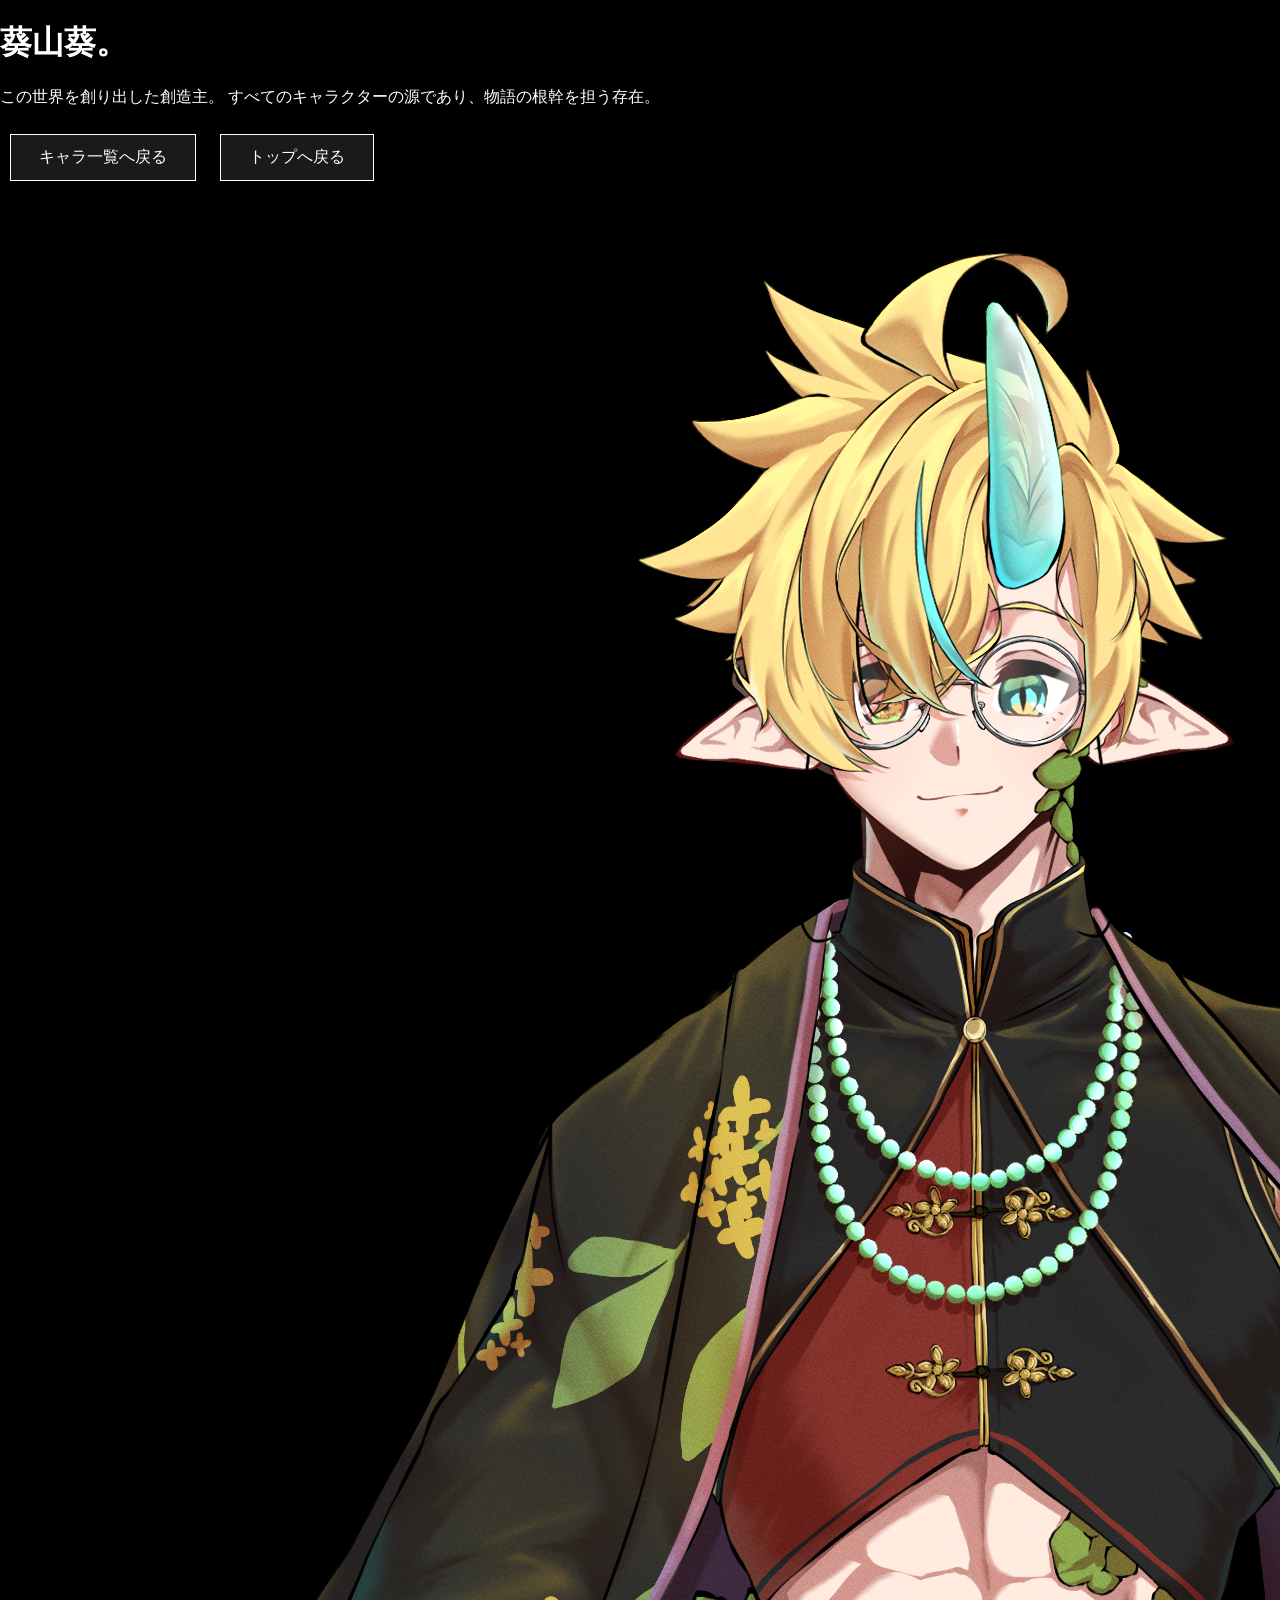
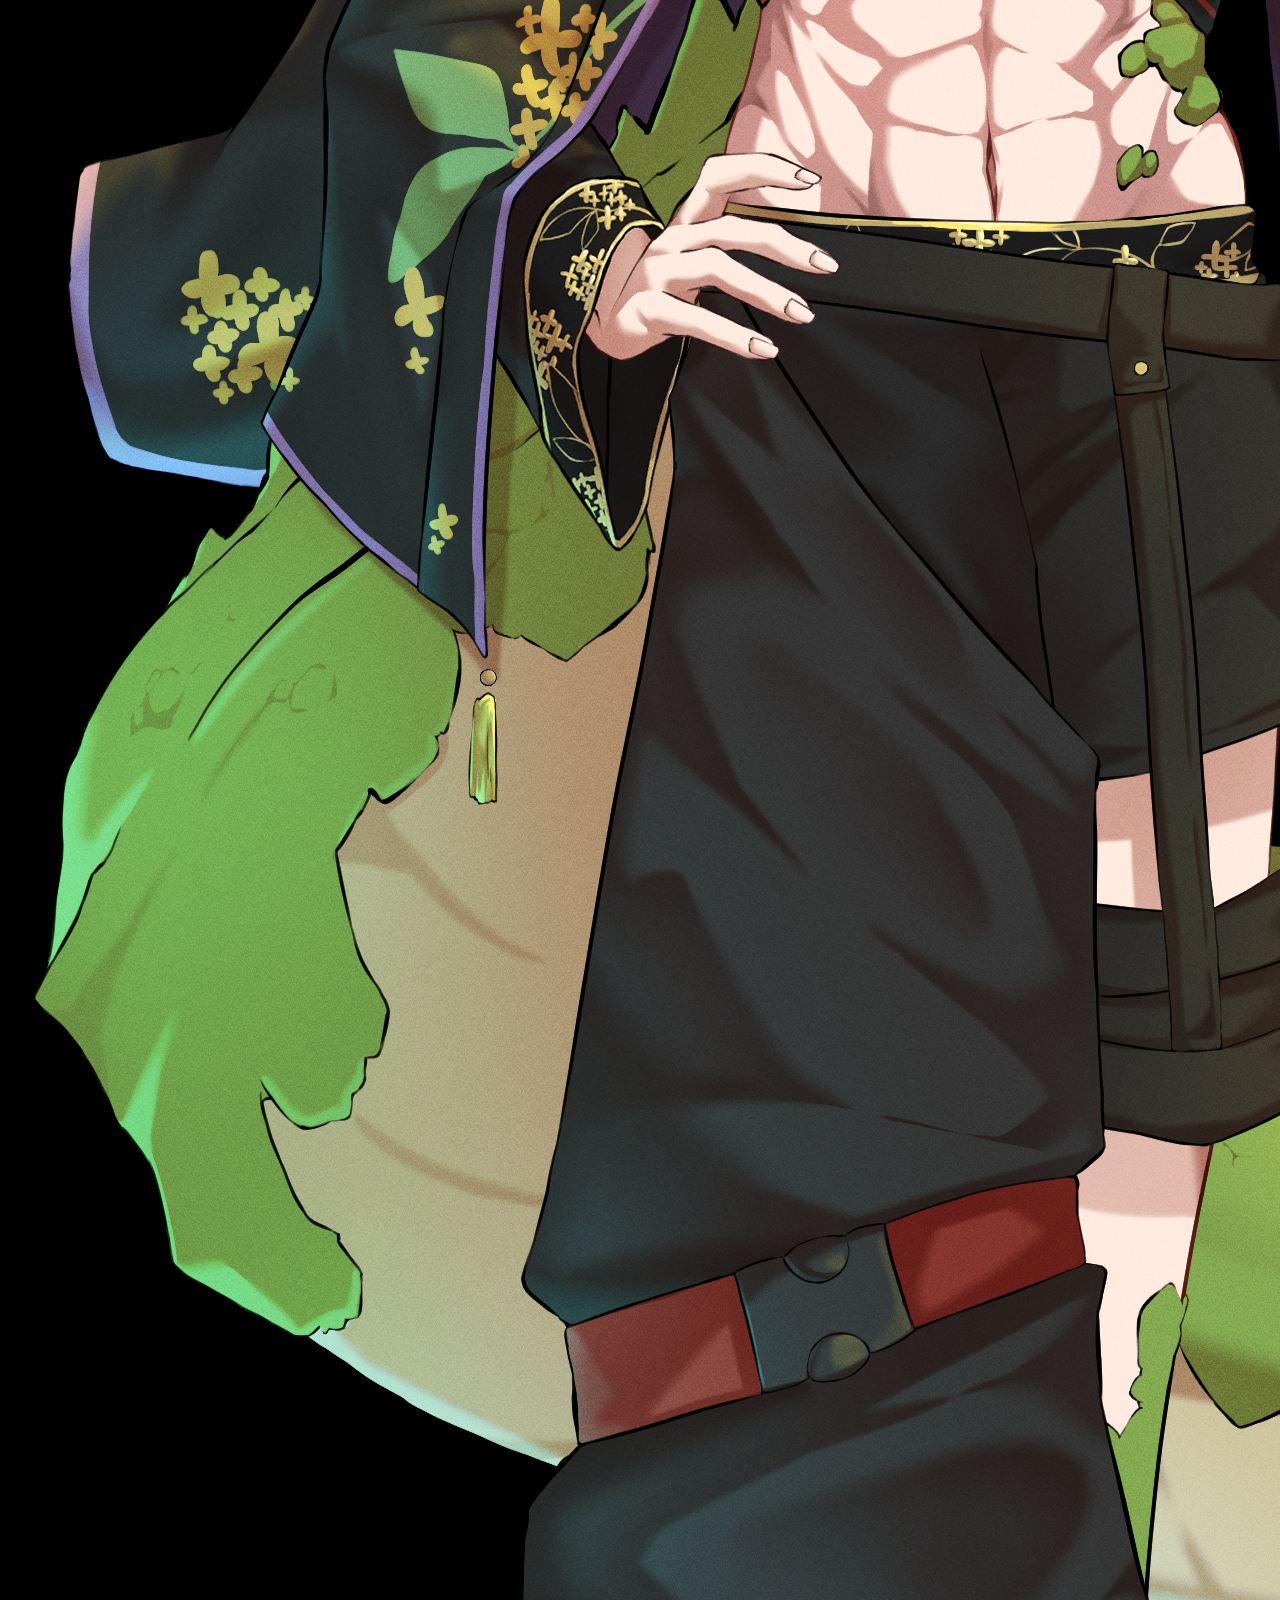
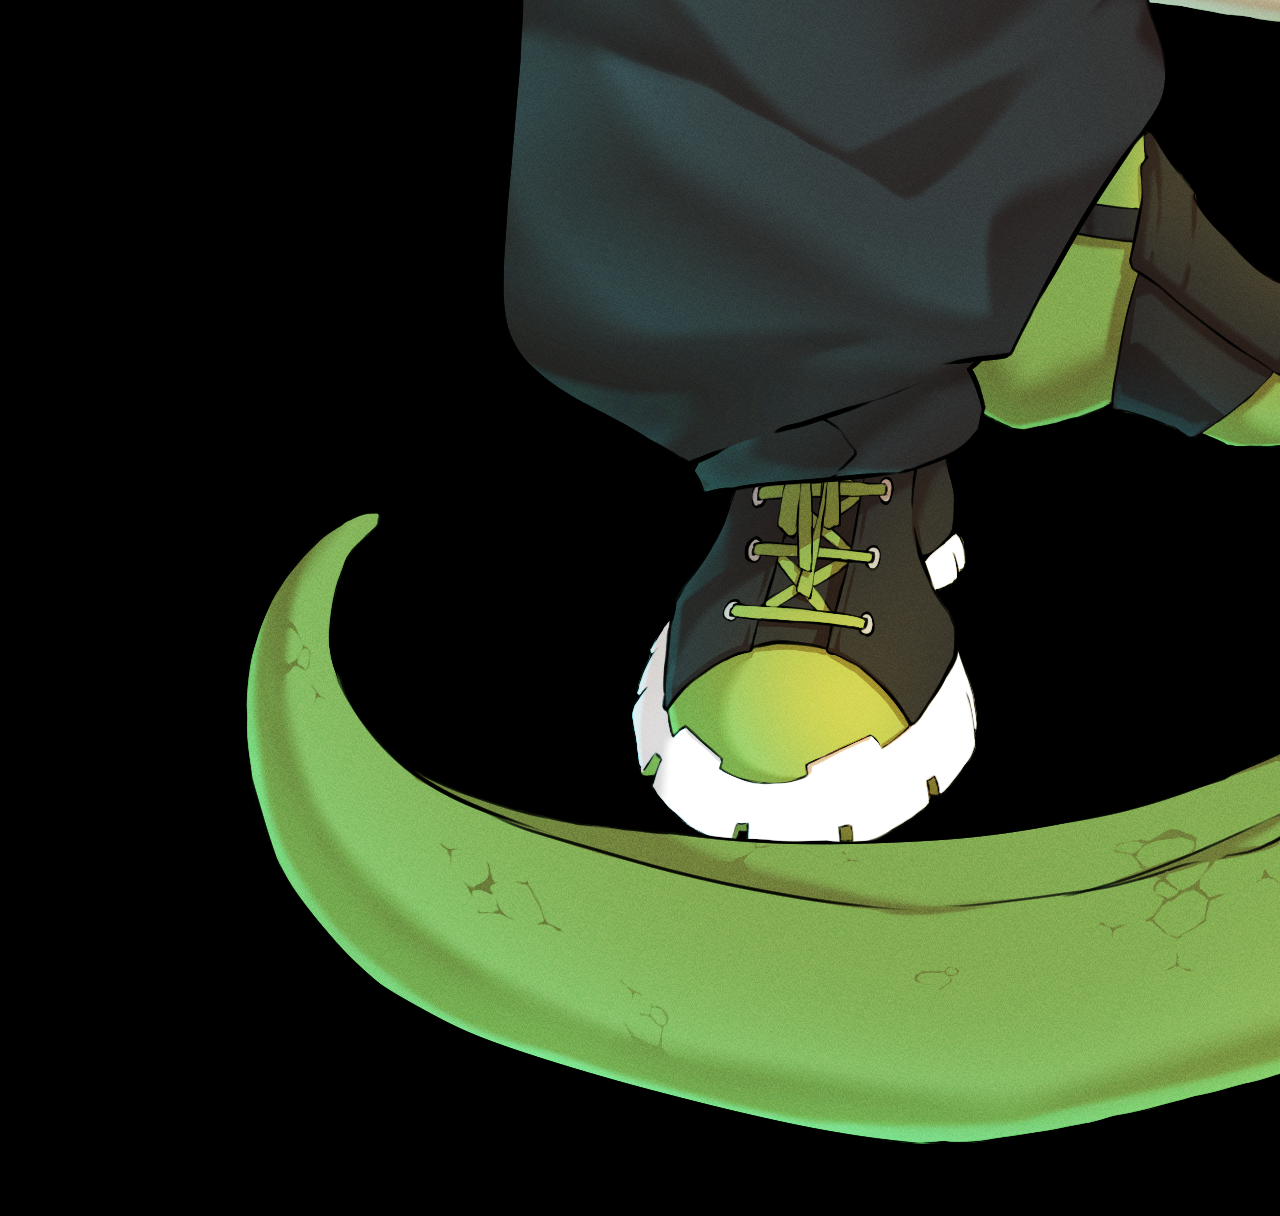
==== aoi.html @ c94e202d "Create aoi.html" ====
<!DOCTYPE html>
<html lang="ja">
<head>
<meta charset="UTF-8">
<title>葵山葵。 - キャラクター紹介</title>
<link rel="stylesheet" href="assets/css/style.css">
</head>

<body>

<div class="char-page">

  <div class="char-fixed-text">
    <h1>葵山葵。</h1>
    <p>
      この世界を創り出した創造主。  
      すべてのキャラクターの源であり、物語の根幹を担う存在。
    </p>

    <div class="char-buttons">
      <a href="characters.html" class="btn">キャラ一覧へ戻る</a>
      <a href="index.html" class="btn">トップへ戻る</a>
    </div>
  </div>

  <div class="char-scroll-img">
    <img src="assets/img/イラスト196.png">
  </div>

</div>

</body>
</html>
---- assets/css/style.css ----
body {
  margin: 0;
  background: #000;
  color: #fff;
  font-family: "Yu Mincho", serif;
  overflow-x: hidden;
}

/* キービジュアル背景 */
.kv {
  position: relative;
  width: 100%;
  height: 100vh;
  overflow: hidden;
}

.kv-bg {
  background-image: url('../img/kv2.png');
  background-size: cover;
  background-position: center;
  width: 100%;
  height: 100%;
  filter: brightness(0.75);
}

.kv-overlay {
  position: absolute;
  top: 50%;
  left: 50%;
  transform: translate(-50%, -50%);
  text-align: center;
}

/* 文字ロゴ */
.site-logo-text {
  font-size: 4rem;
  color: #f5d97e;
  text-shadow:
    0 0 10px rgba(255, 200, 100, 0.8),
    0 0 20px rgba(255, 80, 80, 0.6),
    0 0 30px rgba(80, 120, 255, 0.6);
  letter-spacing: 0.1em;
  margin-bottom: 20px;
}

.catch {
  font-size: 2rem;
  margin-bottom: 30px;
  text-shadow: 0 0 10px #fff;
}

/* ボタン */
.btn {
  display: inline-block;
  margin: 10px;
  padding: 12px 28px;
  border: 1px solid #fff;
  color: #fff;
  text-decoration: none;
  transition: 0.3s;
  background: rgba(255,255,255,0.1);
}

.btn:hover {
  background: rgba(255,255,255,0.3);
}

/* 粒子アニメーション用キャンバス */
#particles {
  position: fixed;
  top: 0;
  left: 0;
  width: 100%;
  height: 100%;
  pointer-events: none;
  z-index: 1;
}
/* 創造主専用セクション */
.creator-section {
  display: flex;
  justify-content: center;
  margin-top: 40px;
  margin-bottom: 60px;
}

.creator-card {
  width: 420px;
  background: rgba(255,255,255,0.08);
  border: 2px solid #f5d97e;
  padding: 30px;
  text-align: center;
  box-shadow: 0 0 20px rgba(245,217,126,0.4);
}

.creator-img {
  width: 100%;
  border-radius: 10px;
  margin-bottom: 20px;
}

.creator-name {
  font-size: 2rem;
  margin-bottom: 15px;
  color: #f5d97e;
}

.creator-desc {
  font-size: 1.1rem;
  line-height: 1.8;
}
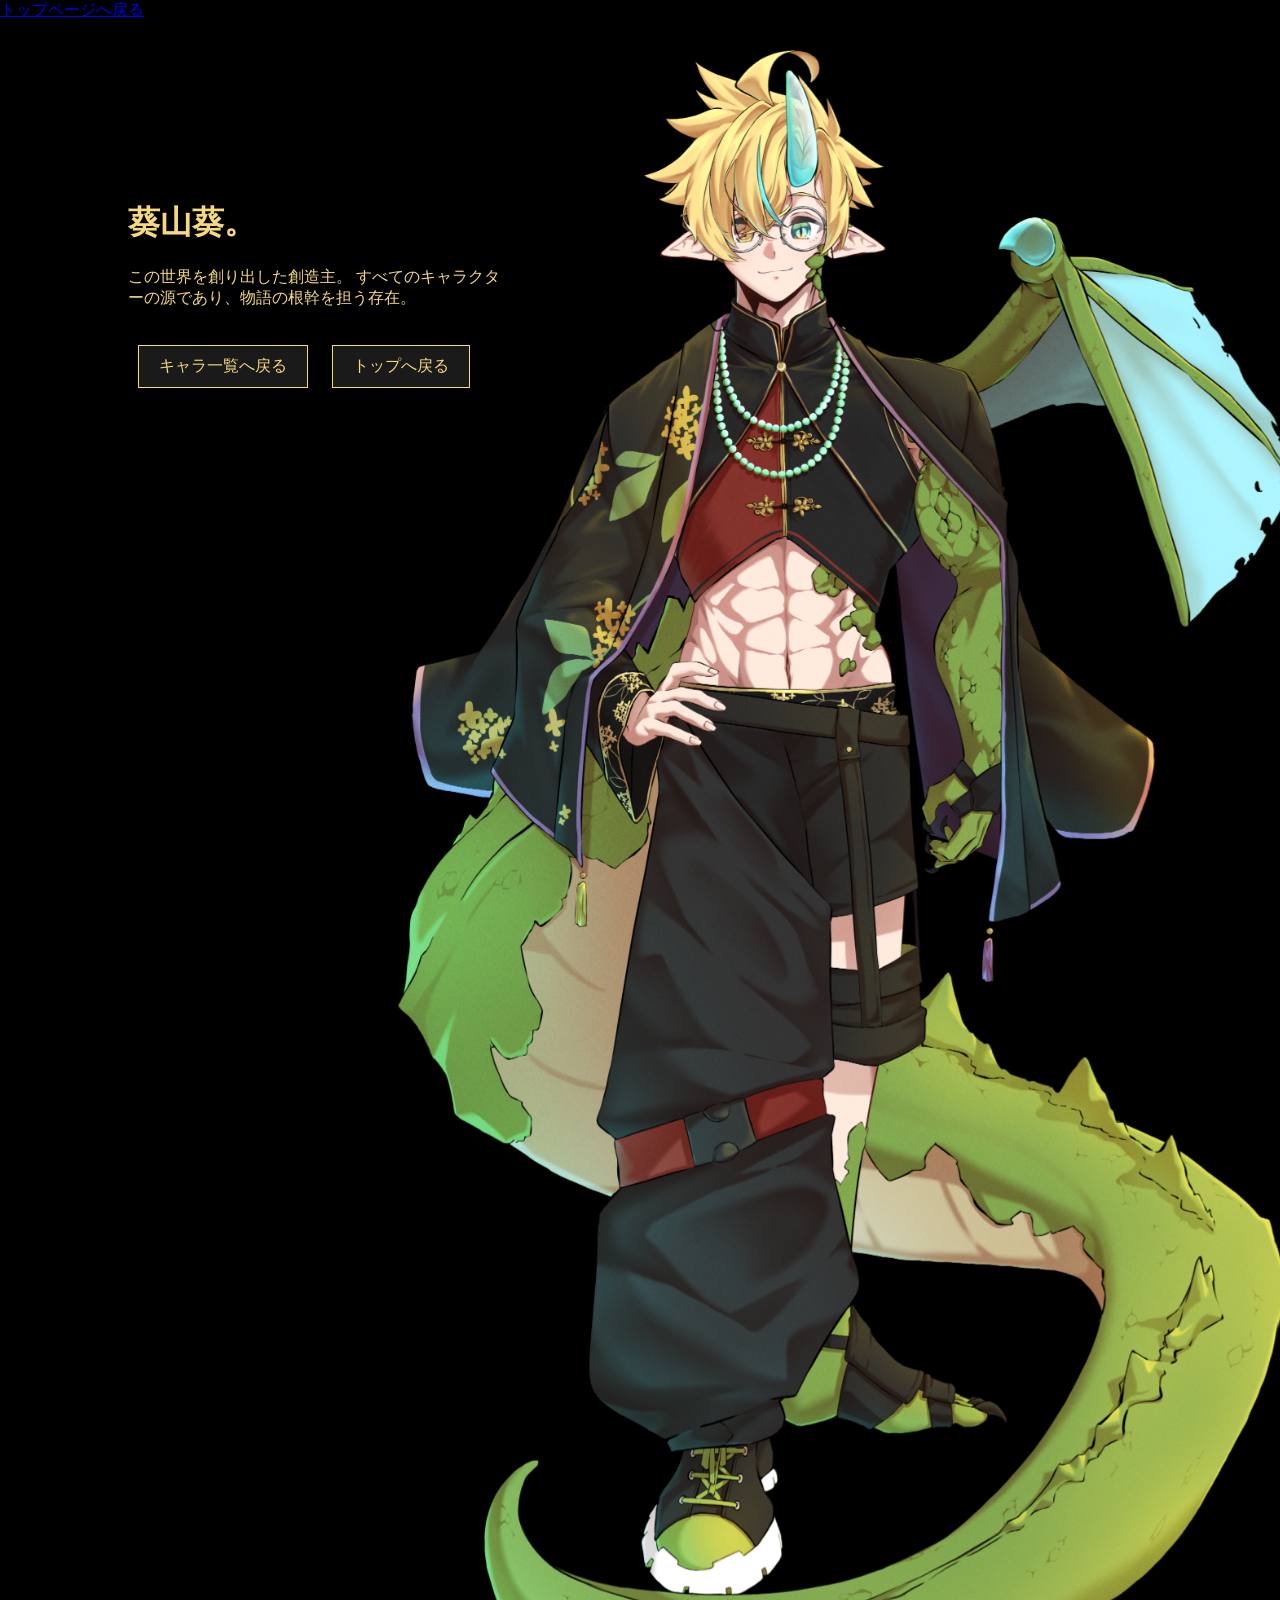
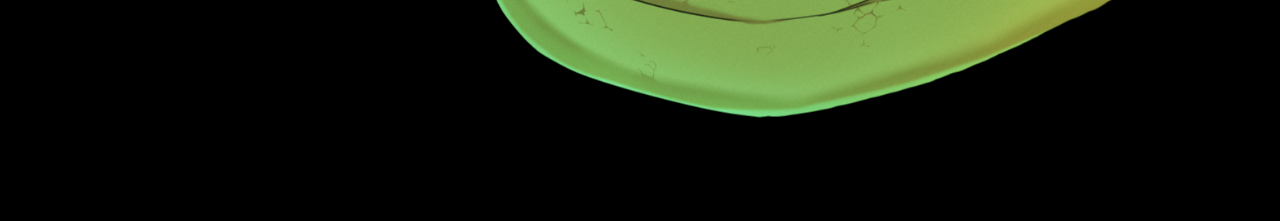
==== commit 2f56ee7f: "Update aoi.html" ====
--- a/aoi.html
+++ b/aoi.html
@@ -7,6 +7,8 @@
 </head>
 
 <body>
+  
+<a href="index.html" class="top-button">トップページへ戻る</a>
 
 <div class="char-page">
 
--- a/assets/css/style.css
+++ b/assets/css/style.css
@@ -108,3 +108,68 @@
   font-size: 1.1rem;
   line-height: 1.8;
 }
+/* キャラ一覧ページ */
+.char-icon-list {
+  display: flex;
+  justify-content: center;
+  gap: 40px;
+  margin-top: 40px;
+}
+
+.char-icon {
+  text-align: center;
+  color: #f5d97e;
+  text-decoration: none;
+}
+
+.char-icon img {
+  width: 120px;
+  height: 120px;
+  border-radius: 10px;
+  margin-bottom: 10px;
+}
+
+/* 個別キャラページ */
+.char-page {
+  position: relative;
+  height: 200vh;
+}
+
+.char-fixed-text {
+  position: fixed;
+  top: 20%;
+  left: 10%;
+  width: 30%;
+  color: #f5d97e;
+  z-index: 10;
+}
+
+.char-scroll-img {
+  position: absolute;
+  top: 0;
+  right: 30%;
+  width: 40%;
+}
+
+.char-scroll-img img {
+  z-index: 1;
+  width: 180%;
+  position: sticky;
+  top: 10%;
+}
+
+.char-buttons .btn {
+  display: inline-block;
+  margin-top: 20px;
+  padding: 10px 20px;
+  border: 1px solid #f5d97e;
+  color: #f5d97e;
+  text-decoration: none;
+}
+.char-scroll-img img.char2-img {
+  width: 110% !important;
+}
+/* キャラ2だけ右に移動（sticky維持・分身なし） */
+.char-scroll-img.char2-pos {
+  right: -5% !important;   /* ← ここで右に移動する量を調整 */
+}
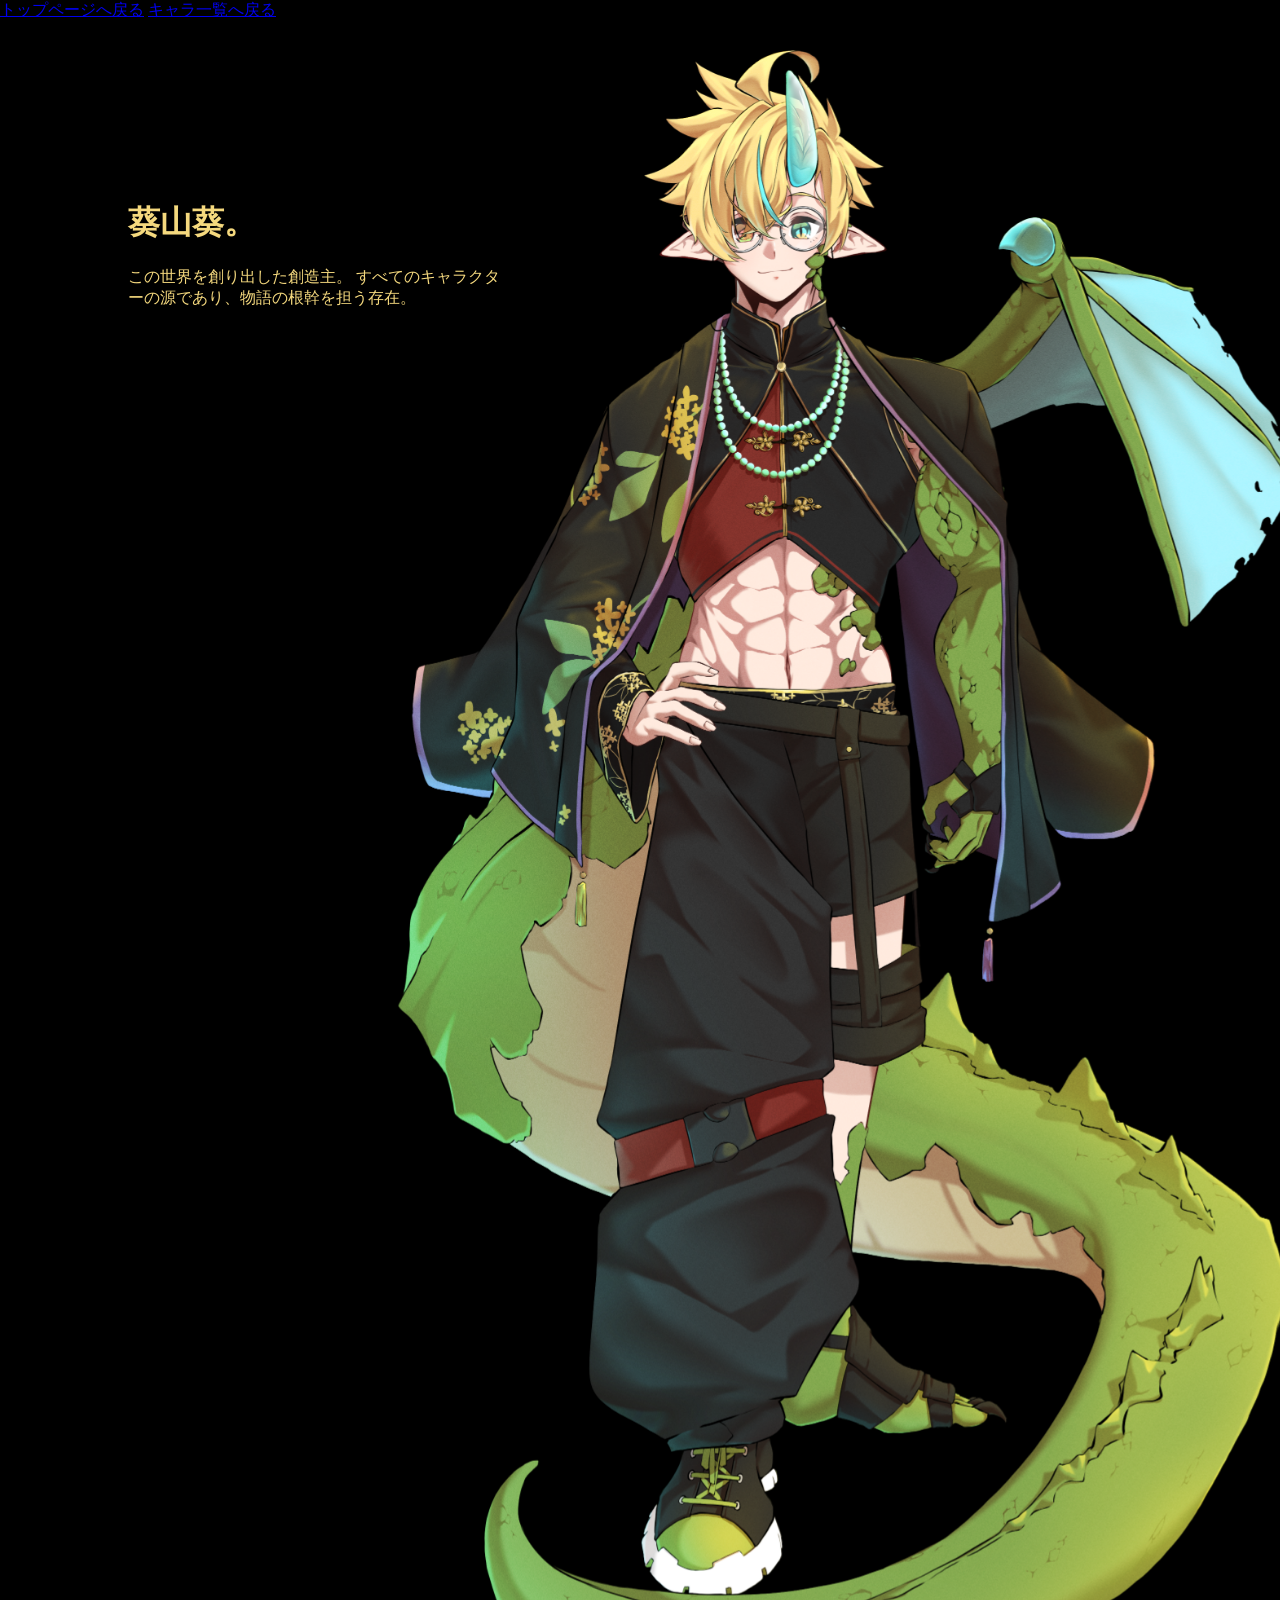
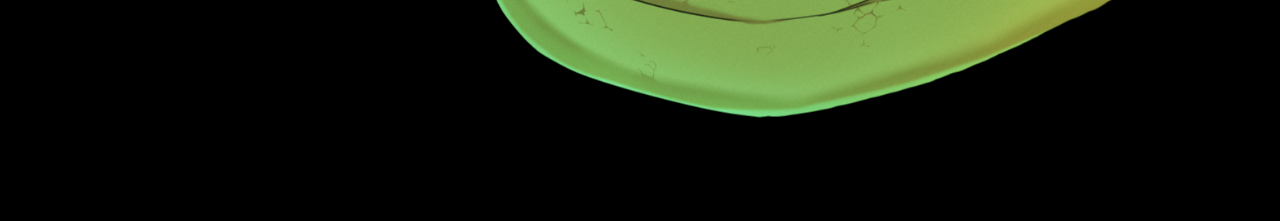
==== commit ec04c1a7: "Update aoi.html" ====
--- a/aoi.html
+++ b/aoi.html
@@ -8,7 +8,11 @@
 
 <body>
   
-<a href="index.html" class="top-button">トップページへ戻る</a>
+<div class="top-buttons">
+  <a href="index.html">トップページへ戻る</a>
+  <a href="characters.html">キャラ一覧へ戻る</a>
+</div>
+
 
 <div class="char-page">
 
@@ -19,10 +23,6 @@
       すべてのキャラクターの源であり、物語の根幹を担う存在。
     </p>
 
-    <div class="char-buttons">
-      <a href="characters.html" class="btn">キャラ一覧へ戻る</a>
-      <a href="index.html" class="btn">トップへ戻る</a>
-    </div>
   </div>
 
   <div class="char-scroll-img">
--- a/assets/css/style.css
+++ b/assets/css/style.css
@@ -171,5 +171,22 @@
 }
 /* キャラ2だけ右に移動（sticky維持・分身なし） */
 .char-scroll-img.char2-pos {
-  right: -5% !important;   /* ← ここで右に移動する量を調整 */
+  right: 5% !important;   /* ← ここで右に移動する量を調整 */
 }
+/* 右上固定のトップページボタン */
+.top-button {
+  position: fixed;
+  top: 20px;
+  right: 20px;
+  padding: 10px 18px;
+  background-color: #f5d97e;
+  color: #000;
+  text-decoration: none;
+  border-radius: 8px;
+  font-weight: bold;
+  z-index: 9999; /* ← 画像より前に出すため必須 */
+}
+
+.top-button:hover {
+  background-color: #e6c86d;
+}
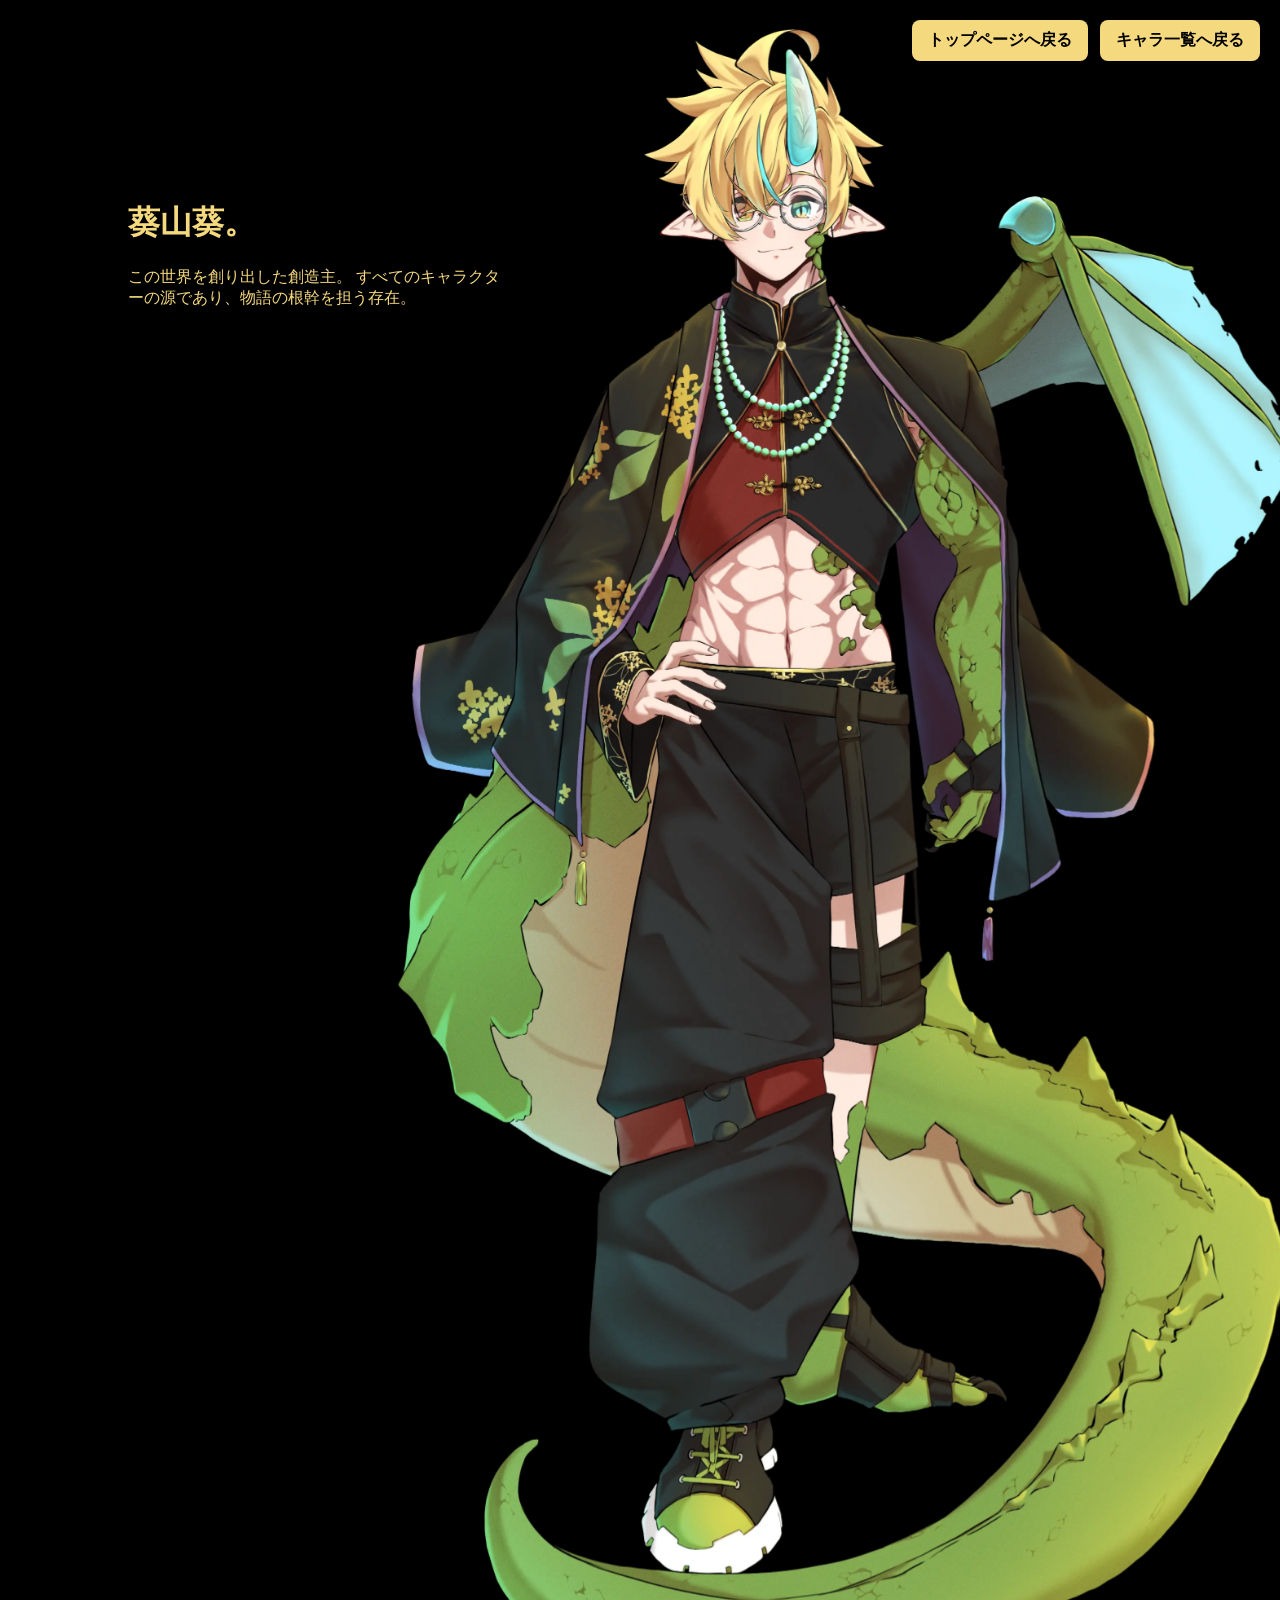
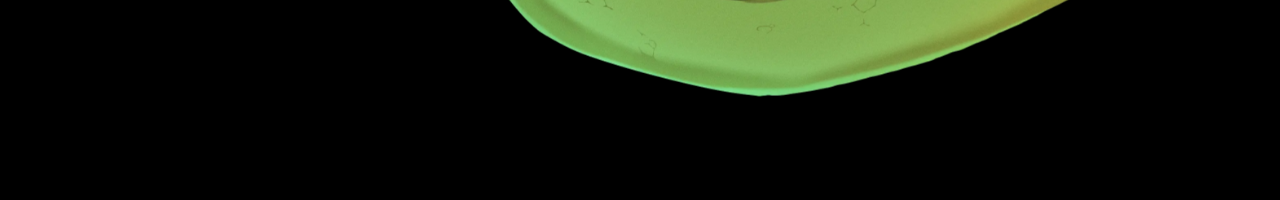
==== commit 9b601884: "Update aoi.html" ====
--- a/aoi.html
+++ b/aoi.html
@@ -26,7 +26,7 @@
   </div>
 
   <div class="char-scroll-img">
-    <img src="assets/img/イラスト196.png">
+    <img src="assets/img/イラスト196.webp">
   </div>
 
 </div>
--- a/assets/css/style.css
+++ b/assets/css/style.css
@@ -171,7 +171,7 @@
 }
 /* キャラ2だけ右に移動（sticky維持・分身なし） */
 .char-scroll-img.char2-pos {
-  right: 5% !important;   /* ← ここで右に移動する量を調整 */
+  right: 20% !important;   /* ← ここで右に移動する量を調整 */
 }
 /* 右上固定のトップページボタン */
 .top-button {
@@ -190,3 +190,25 @@
 .top-button:hover {
   background-color: #e6c86d;
 }
+/* 右上固定の2ボタン配置 */
+.top-buttons {
+  position: fixed;
+  top: 20px;
+  right: 20px;
+  display: flex;
+  gap: 12px; /* ボタンの間隔 */
+  z-index: 9999; /* 画像より前に出す */
+}
+
+.top-buttons a {
+  padding: 10px 16px;
+  background-color: #f5d97e;
+  color: #000;
+  text-decoration: none;
+  border-radius: 8px;
+  font-weight: bold;
+}
+
+.top-buttons a:hover {
+  background-color: #e6c86d;
+}
